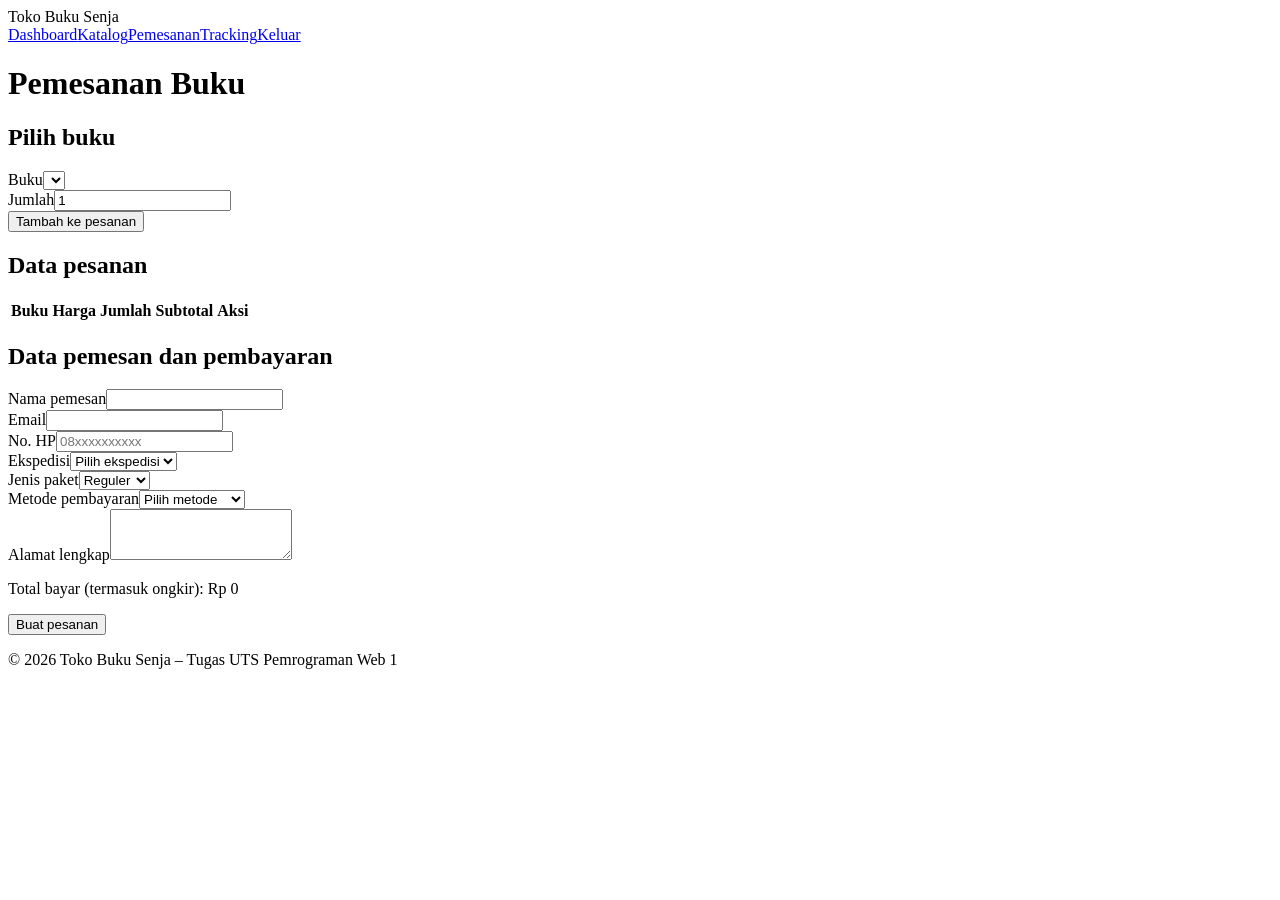
==== checkout.html @ a8d173b3 "Add checkout.html for book ordering page" ====
<!DOCTYPE html>
<html lang="id">
<head>
<meta charset="UTF-8">
<meta name="viewport" content="width=device-width, initial-scale=1">
<title>Pemesanan | Toko Buku Senja</title>
<link rel="preconnect" href="https://fonts.googleapis.com">
<link href="https://fonts.googleapis.com/css2?family=Fraunces:wght@600;700&family=Source+Sans+3:wght@400;600&display=swap" rel="stylesheet">
<link rel="stylesheet" href="css/style.css">
</head>
<body data-page="checkout">
<header class="topbar"><span class="brand">Toko Buku Senja</span><nav aria-label="Navigasi utama"><a href="dashboard.html">Dashboard</a><a href="stok.html">Katalog</a><a href="checkout.html" aria-current="page">Pemesanan</a><a href="tracking.html">Tracking</a><a href="index.html" id="logout">Keluar</a></nav></header>
<main>
<h1>Pemesanan Buku</h1>
<section class="panel"><h2>Pilih buku</h2>
<div class="row"><div><label for="buku">Buku</label><select id="buku"></select></div>
<div><label for="qty">Jumlah</label><input id="qty" type="number" min="1" value="1"></div></div>
<button class="btn" id="btnTambah" type="button">Tambah ke pesanan</button></section>
<section class="panel"><h2>Data pesanan</h2><div class="tablewrap"><table><thead><tr><th>Buku</th><th>Harga</th><th>Jumlah</th><th>Subtotal</th><th>Aksi</th></tr></thead><tbody id="cartBody"></tbody></table></div></section>
<section class="panel"><h2>Data pemesan dan pembayaran</h2>
<form id="formCheckout" novalidate><div class="row">
<div><label for="nama">Nama pemesan</label><input id="nama" autocomplete="name"></div>
<div><label for="emailP">Email</label><input id="emailP" type="email" autocomplete="email"></div>
<div><label for="telp">No. HP</label><input id="telp" type="tel" placeholder="08xxxxxxxxxx"></div>
<div><label for="ekspedisi">Ekspedisi</label><select id="ekspedisi"><option value="">Pilih ekspedisi</option><option data-ongkir="20000">JNE</option><option data-ongkir="18000">J&amp;T</option><option data-ongkir="15000">SiCepat</option></select></div>
<div><label for="paket">Jenis paket</label><select id="paket"><option>Reguler</option><option>Express</option></select></div>
<div><label for="bayar">Metode pembayaran</label><select id="bayar"><option value="">Pilih metode</option><option>Transfer Bank</option><option>E-Wallet</option><option>COD</option></select></div>
</div>
<label for="alamat">Alamat lengkap</label><textarea id="alamat" rows="3"></textarea>
<p>Total bayar (termasuk ongkir): <span class="total" id="total">Rp 0</span></p>
<button class="btn" type="submit">Buat pesanan</button></form></section>
</main>
<footer><p>&copy; 2026 Toko Buku Senja &ndash; Tugas UTS Pemrograman Web 1</p></footer>
<script src="js/data.js"></script>
<script src="js/script.js"></script>
</body>
</html>
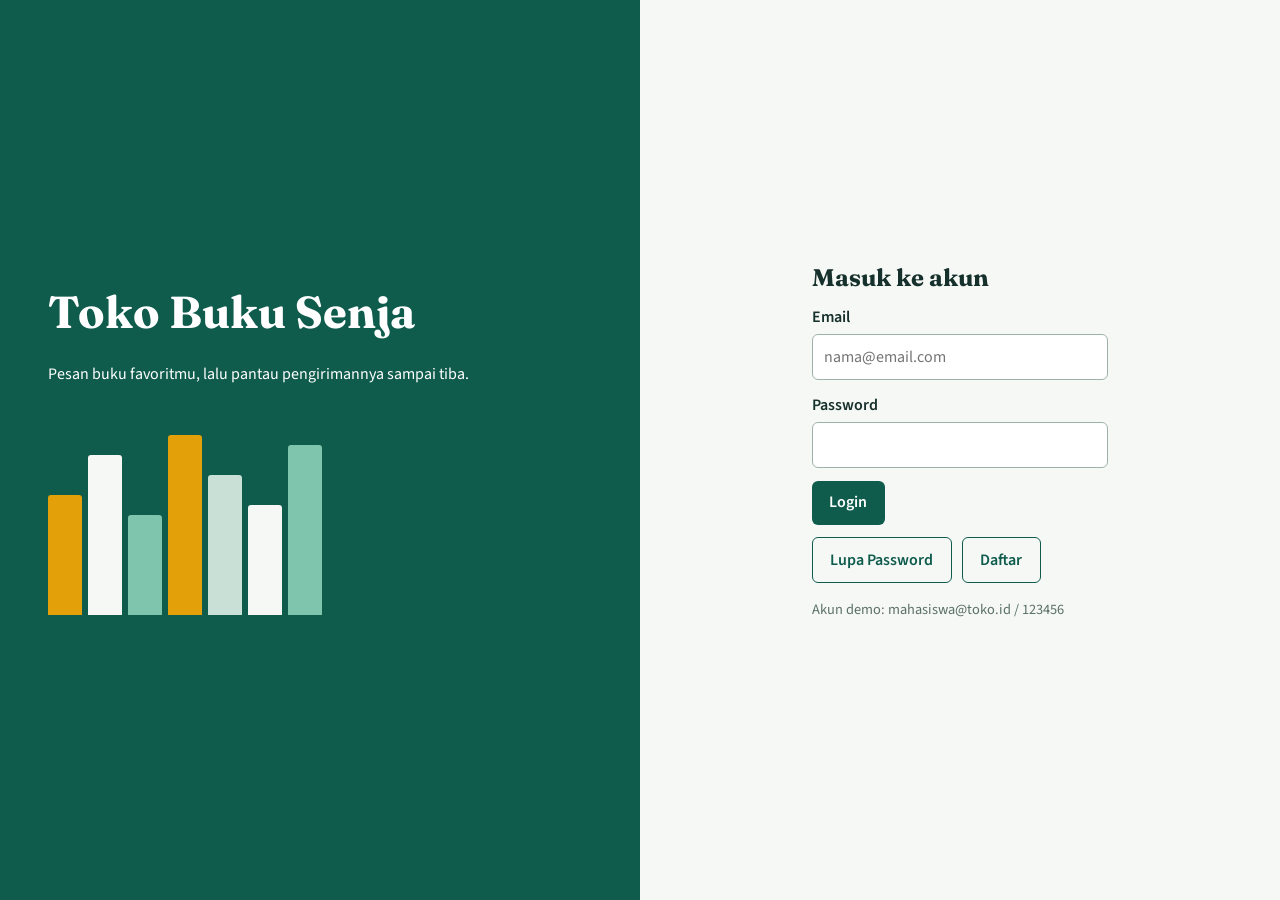
==== commit 52699859: "Refactor checkout.html for improved structure" ====
--- a/checkout.html
+++ b/checkout.html
@@ -1,37 +1,124 @@
 <!DOCTYPE html>
 <html lang="id">
 <head>
-<meta charset="UTF-8">
-<meta name="viewport" content="width=device-width, initial-scale=1">
-<title>Pemesanan | Toko Buku Senja</title>
-<link rel="preconnect" href="https://fonts.googleapis.com">
-<link href="https://fonts.googleapis.com/css2?family=Fraunces:wght@600;700&family=Source+Sans+3:wght@400;600&display=swap" rel="stylesheet">
-<link rel="stylesheet" href="css/style.css">
+  <meta charset="UTF-8">
+  <meta name="viewport" content="width=device-width, initial-scale=1">
+  <title>Pemesanan | Toko Buku Senja</title>
+  
+  <link rel="preconnect" href="https://fonts.googleapis.com">
+  <link href="https://fonts.googleapis.com/css2?family=Fraunces:wght@600;700&family=Source+Sans+3:wght@400;600&display=swap" rel="stylesheet">
+  <link rel="stylesheet" href="css/style.css">
 </head>
 <body data-page="checkout">
-<header class="topbar"><span class="brand">Toko Buku Senja</span><nav aria-label="Navigasi utama"><a href="dashboard.html">Dashboard</a><a href="stok.html">Katalog</a><a href="checkout.html" aria-current="page">Pemesanan</a><a href="tracking.html">Tracking</a><a href="index.html" id="logout">Keluar</a></nav></header>
-<main>
-<h1>Pemesanan Buku</h1>
-<section class="panel"><h2>Pilih buku</h2>
-<div class="row"><div><label for="buku">Buku</label><select id="buku"></select></div>
-<div><label for="qty">Jumlah</label><input id="qty" type="number" min="1" value="1"></div></div>
-<button class="btn" id="btnTambah" type="button">Tambah ke pesanan</button></section>
-<section class="panel"><h2>Data pesanan</h2><div class="tablewrap"><table><thead><tr><th>Buku</th><th>Harga</th><th>Jumlah</th><th>Subtotal</th><th>Aksi</th></tr></thead><tbody id="cartBody"></tbody></table></div></section>
-<section class="panel"><h2>Data pemesan dan pembayaran</h2>
-<form id="formCheckout" novalidate><div class="row">
-<div><label for="nama">Nama pemesan</label><input id="nama" autocomplete="name"></div>
-<div><label for="emailP">Email</label><input id="emailP" type="email" autocomplete="email"></div>
-<div><label for="telp">No. HP</label><input id="telp" type="tel" placeholder="08xxxxxxxxxx"></div>
-<div><label for="ekspedisi">Ekspedisi</label><select id="ekspedisi"><option value="">Pilih ekspedisi</option><option data-ongkir="20000">JNE</option><option data-ongkir="18000">J&amp;T</option><option data-ongkir="15000">SiCepat</option></select></div>
-<div><label for="paket">Jenis paket</label><select id="paket"><option>Reguler</option><option>Express</option></select></div>
-<div><label for="bayar">Metode pembayaran</label><select id="bayar"><option value="">Pilih metode</option><option>Transfer Bank</option><option>E-Wallet</option><option>COD</option></select></div>
-</div>
-<label for="alamat">Alamat lengkap</label><textarea id="alamat" rows="3"></textarea>
-<p>Total bayar (termasuk ongkir): <span class="total" id="total">Rp 0</span></p>
-<button class="btn" type="submit">Buat pesanan</button></form></section>
-</main>
-<footer><p>&copy; 2026 Toko Buku Senja &ndash; Tugas UTS Pemrograman Web 1</p></footer>
-<script src="js/data.js"></script>
-<script src="js/script.js"></script>
+
+  <header class="topbar">
+    <span class="brand">Toko Buku Senja</span>
+    <nav aria-label="Navigasi utama">
+      <a href="dashboard.html">Dashboard</a>
+      <a href="stok.html">Katalog</a>
+      <a href="checkout.html" aria-current="page">Pemesanan</a>
+      <a href="tracking.html">Tracking</a>
+      <a href="index.html" id="logout">Keluar</a>
+    </nav>
+  </header>
+
+  <main>
+    <h1>Pemesanan Buku</h1>
+
+    <!-- Panel Pilih Buku -->
+    <section class="panel">
+      <h2>Pilih buku</h2>
+      <div class="row">
+        <div>
+          <label for="buku">Buku</label>
+          <select id="buku"></select>
+        </div>
+        <div>
+          <label for="qty">Jumlah</label>
+          <input id="qty" type="number" min="1" value="1">
+        </div>
+      </div>
+      <button class="btn" id="btnTambah" type="button">Tambah ke pesanan</button>
+    </section>
+
+    <!-- Panel Data Pesanan / Keranjang -->
+    <section class="panel">
+      <h2>Data pesanan</h2>
+      <div class="tablewrap">
+        <table>
+          <thead>
+            <tr>
+              <th>Buku</th>
+              <th>Harga</th>
+              <th>Jumlah</th>
+              <th>Subtotal</th>
+              <th>Aksi</th>
+            </tr>
+          </thead>
+          <tbody id="cartBody"></tbody>
+        </table>
+      </div>
+    </section>
+
+    <!-- Panel Data Pemesan & Pembayaran -->
+    <section class="panel">
+      <h2>Data pemesan dan pembayaran</h2>
+      <form id="formCheckout" novalidate>
+        <div class="row">
+          <div>
+            <label for="nama">Nama pemesan</label>
+            <input id="nama" autocomplete="name">
+          </div>
+          <div>
+            <label for="emailP">Email</label>
+            <input id="emailP" type="email" autocomplete="email">
+          </div>
+          <div>
+            <label for="telp">No. HP</label>
+            <input id="telp" type="tel" placeholder="08xxxxxxxxxx">
+          </div>
+          <div>
+            <label for="ekspedisi">Ekspedisi</label>
+            <select id="ekspedisi">
+              <option value="">Pilih ekspedisi</option>
+              <option data-ongkir="20000">JNE</option>
+              <option data-ongkir="18000">J&amp;T</option>
+              <option data-ongkir="15000">SiCepat</option>
+            </select>
+          </div>
+          <div>
+            <label for="paket">Jenis paket</label>
+            <select id="paket">
+              <option>Reguler</option>
+              <option>Express</option>
+            </select>
+          </div>
+          <div>
+            <label for="bayar">Metode pembayaran</label>
+            <select id="bayar">
+              <option value="">Pilih metode</option>
+              <option>Transfer Bank</option>
+              <option>E-Wallet</option>
+              <option>COD</option>
+            </select>
+          </div>
+        </div>
+
+        <label for="alamat">Alamat lengkap</label>
+        <textarea id="alamat" rows="3"></textarea>
+
+        <p>Total bayar (termasuk ongkir): <span class="total" id="total">Rp 0</span></p>
+        
+        <button class="btn" type="submit">Buat pesanan</button>
+      </form>
+    </section>
+  </main>
+
+  <footer>
+    <p>&copy; 2026 Toko Buku Senja &ndash; Tugas UTS Pemrograman Web 1</p>
+  </footer>
+
+  <script src="js/data.js"></script>
+  <script src="js/script.js"></script>
 </body>
 </html>
--- a/css/style.css
+++ b/css/style.css
@@ -0,0 +1,66 @@
+/* Toko Buku Senja - style.css (external CSS) */
+:root{--ink:#16302b;--green:#0f5c4d;--green2:#0a443a;--mint:#e4efe9;--paper:#f6f8f6;--amber:#e3a008;--red:#b42318;--line:#cfdcd5}
+*{box-sizing:border-box}
+body{margin:0;font:16px/1.55 'Source Sans 3',system-ui,sans-serif;background:var(--paper);color:var(--ink)}
+h1,h2,h3{font-family:'Fraunces',Georgia,serif;line-height:1.2;margin:0 0 .5rem}
+a{color:var(--green)}
+.topbar{background:var(--green);color:#fff;display:flex;flex-wrap:wrap;align-items:center;justify-content:space-between;gap:.5rem 1.5rem;padding:.7rem 1.5rem}
+.brand{font-family:'Fraunces',Georgia,serif;font-size:1.3rem;font-weight:700}
+.topbar nav{display:flex;flex-wrap:wrap;gap:.25rem}
+.topbar a{color:#fff;text-decoration:none;padding:.35rem .8rem;border-radius:6px}
+.topbar a:hover,.topbar a[aria-current]{background:var(--green2)}
+main{max-width:1000px;margin:0 auto;padding:1.5rem}
+footer{text-align:center;padding:1.5rem;color:#5b7069;font-size:.9rem}
+.panel{background:#fff;border:1px solid var(--line);border-radius:10px;padding:1.25rem;margin-bottom:1.25rem}
+label{display:block;font-weight:600;margin:.8rem 0 .25rem}
+input,select,textarea{width:100%;padding:.6rem .7rem;border:1px solid #9db3aa;border-radius:6px;font:inherit;background:#fff}
+input:focus,select:focus,textarea:focus,.btn:focus-visible,a:focus-visible,.tile:focus-visible{outline:3px solid var(--amber);outline-offset:1px}
+.btn{display:inline-block;background:var(--green);color:#fff;border:0;border-radius:6px;padding:.6rem 1.1rem;font:inherit;font-weight:600;cursor:pointer;margin-top:.8rem;text-decoration:none}
+.btn:hover{background:var(--green2)}
+.btn.ghost{background:transparent;color:var(--green);border:1px solid var(--green)}
+.btn.ghost:hover{background:var(--mint)}
+.btn.danger{background:var(--red)}
+.btn.small{padding:.25rem .6rem;margin:0;font-size:.9rem}
+.grid{display:grid;grid-template-columns:repeat(auto-fit,minmax(220px,1fr));gap:1rem}
+.row{display:grid;grid-template-columns:repeat(auto-fit,minmax(180px,1fr));gap:0 1rem}
+.tablewrap{overflow-x:auto}
+table{width:100%;border-collapse:collapse}
+th,td{text-align:left;padding:.55rem .6rem;border-bottom:1px solid var(--line);vertical-align:middle}
+th{background:var(--mint)}
+td input[type=number]{width:80px}
+.cover{width:42px;height:56px;object-fit:cover;border-radius:3px;background:var(--green);display:block}
+.badge{padding:.1rem .5rem;border-radius:99px;background:var(--mint);font-size:.85rem}
+.badge.low{background:#fde8c4;color:#7a4b00}
+.empty{text-align:center;color:#5b7069}
+.total{font-size:1.3rem;font-weight:700}
+/* login */
+.auth{min-height:100vh;display:grid;grid-template-columns:1fr 1fr}
+.auth-side{background:var(--green);color:#fff;padding:3rem;display:flex;flex-direction:column;justify-content:center}
+.auth-side h1{font-size:2.8rem}
+.spines{display:flex;align-items:flex-end;gap:6px;margin-top:2rem}
+.spines i{display:block;width:34px;border-radius:3px 3px 0 0}
+.auth-form{display:flex;align-items:center;justify-content:center;padding:2rem}
+.auth-form .box{width:100%;max-width:380px}
+.links{display:flex;gap:.6rem;flex-wrap:wrap}
+.hint{font-size:.9rem;color:#5b7069;margin-top:1rem}
+/* dashboard */
+.hero h1{font-size:2.2rem}
+.tile{display:block;width:100%;text-align:left;background:#fff;border:1px solid var(--line);border-left:6px solid var(--green);border-radius:10px;padding:1.2rem;color:var(--ink);text-decoration:none;font:inherit;cursor:pointer}
+.tile:hover{background:var(--mint)}
+.tile strong{display:block;font-family:'Fraunces',Georgia,serif;font-size:1.2rem}
+/* modal */
+.overlay{position:fixed;inset:0;background:rgba(10,30,25,.6);display:flex;align-items:center;justify-content:center;padding:1rem;z-index:10}
+.modal{background:#fff;border-radius:12px;padding:1.5rem;width:100%;max-width:540px;max-height:90vh;overflow:auto;position:relative}
+.close{position:absolute;top:.4rem;right:.8rem;border:0;background:none;font-size:1.8rem;cursor:pointer}
+.modal ul{padding-left:1.2rem}
+/* tracking */
+.bar{height:10px;background:var(--mint);border-radius:99px;overflow:hidden;margin:1rem 0}
+.bar span{display:block;height:100%;background:var(--amber);transition:width .6s}
+.steps{list-style:none;padding:0;display:grid;grid-template-columns:repeat(auto-fit,minmax(120px,1fr));gap:.5rem}
+.steps li{padding:.5rem;border-radius:6px;background:#eef2f0;color:#5b7069;text-align:center;font-size:.9rem}
+.steps li.done{background:var(--green);color:#fff}
+.steps li.now{background:var(--amber);color:#2b2000;font-weight:700}
+dl{display:grid;grid-template-columns:max-content 1fr;gap:.3rem 1rem}
+dt{font-weight:600}dd{margin:0}
+@media(max-width:700px){.auth{grid-template-columns:1fr}.auth-side{padding:2rem}}
+@media(prefers-reduced-motion:reduce){.bar span{transition:none}}
